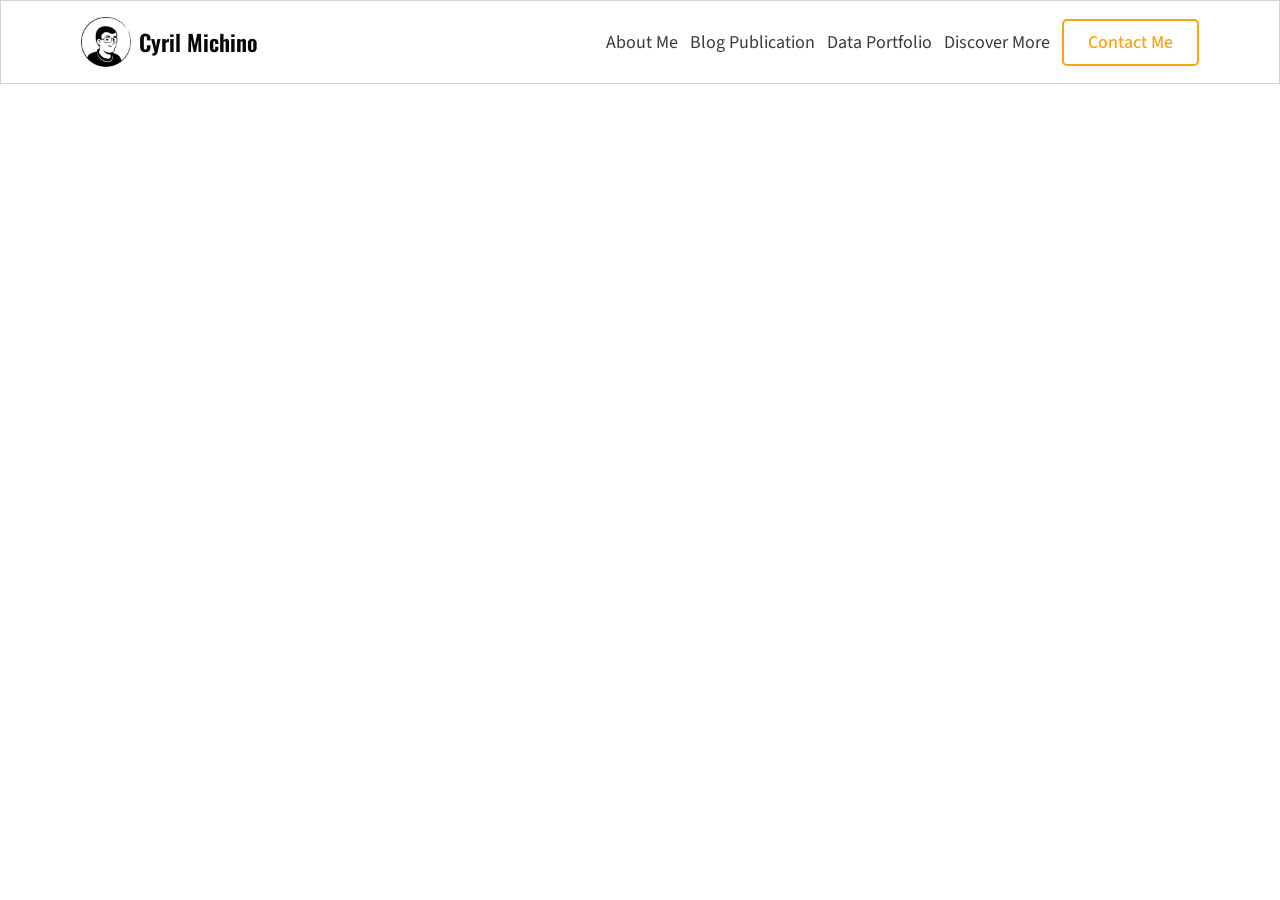
==== about.html @ 24f5c625 "Blog Feed Page" ====
<!doctype html>
<html lang="en">
  <head>
    <meta charset="UTF-8" />
    <link rel="icon" type="image/svg+xml" href="/vite.svg" />
    <meta name="viewport" content="width=device-width, initial-scale=1.0" />
    <title>About Me – Cyril Michino</title>
    <link rel="preconnect" href="https://fonts.googleapis.com">
    <link rel="preconnect" href="https://fonts.gstatic.com" crossorigin>
    <link href="https://fonts.googleapis.com/css2?family=Oswald:wght@200..700&family=Source+Sans+3:ital,wght@0,200..900;1,200..900&display=swap" rel="stylesheet">
    <link rel="stylesheet" href="/src/style.css">
  </head>
  <body>
    <header class="bg-white">
        <div class="flex space-between flex-direction-row">
          <a href="index.html" class="logo space-between">
            <img src="public/avatar.webp" alt="Cyril Michino Notion-Type Avatar">
            <p class="logo-title">Cyril Michino</p>
          </a>
          <nav>
            <ul id="main-menu" role="list" class="nav flex space-evenly main-nav hide-mobile">
              <li id="close-toggle" class="nav-link hide-desktop"><a href="javascript:void(0);" onclick="toggleMenu()">Icon</i></a></li>
              <li class="nav-link"><a href="about.html">About Me</a></li>
              <li class="nav-link"><a href="blog.html">Blog Publication</a></li>
              <li class="nav-link"><a href="portfolio.html">Data Portfolio</a></li>
              <li class="nav-link"><a href="#">Discover More</a></li>
              <li class="nav-button"><a href="contact.html"><button type="button" class="button-outline full-width">Contact Me</button></a></li>
            </ul>
            <p id="hamburger" class="nav-link hide-desktop"><a href="javascript:void(0);" onclick="toggleMenu()">Icon</i></a></p>
          </nav>
        </div>
      </header>
      <main>

      </main>
      
    <script type="module" src="/src/main.js"></script>
  </body>
---- src/style.css ----
:root {
  --clr-primary:#070707;
  --clr-accent: #fca311;

  --clr-neutral-100: #ffffff;
  --clr-neutral-200: #f6f6f6;
  --clr-neutral-300: #e5e5e5;
  --clr-neutral-400: #d3d3d3;
  --clr-neutral-500: #7c7c7c;
  --clr-neutral-600: #3a3a3a;
  --clr-neutral-700: #070707;

  --clr-transparent: hsla(100%, 100%, 100%, 0);

  --fs-300: 0.9375rem;
  --fs-400: 1rem;
  --fs-500: 1.125rem;
  --fs-600: 1.25rem;
  --fs-700: 1.5rem;
  --fs-800: 1.75rem;
  --fs-900: 2.25rem;

  --fw-light: 300;
  --fw-regular: 400;
  --fw-medium: 500;
  --fw-semi-bold: 600;
  --fw-bold: 700;

  --ff-body: "Source Sans 3", serif;
  --ff-heading: "Oswald", serif;

  --screen-smallest:40em;
  --screen-small: 50em;
  --screen-large: 80em;
  --screen-largest: 90em;
}

@media (min-width: 50em) {
  :root {
    --fs-300: 1rem;
    --fs-400: 1.1rem;
    --ff-500: 1.25rem;
    --fs-600: 1.4rem;
    --fs-700: 1.65rem;
    --fs-800: 2rem;
    --fs-900: 2.5rem;
  }
}

/* Remove default margin in favour of better control in authored CSS */
* {
  margin: 0;
  padding: 0;
}

/* Set core body defaults */
body {
  min-height: 100vh;
  line-height: 1.5;
}

/* Box sizing rules */
*,
*::before,
*::after {
  box-sizing: border-box;
}

/* Prevent font size inflation */
html {
  -moz-text-size-adjust: none;
  -webkit-text-size-adjust: none;
  text-size-adjust: none;
}

/* Remove list styles on ul, ol elements with a list role, which suggests default styling will be removed */
ul[role='list'],
ol[role='list'] {
  list-style: none;
}

/* Set shorter line heights on headings and interactive elements */
h1, h2, h3, h4, h5,
button, input, label {
  line-height: 1.5;
}

/* Balance text wrapping on headings */
h1, h2,
h3, h4, h5 {
  font-family: var(--ff-heading);
  font-weight: var(--fw-bold);
  text-wrap: balance;
}
h1 {
  font-size: var(--fs-900);
}
h2 {
  font-size: var(--fs-800);
}
h3 {
  font-size: var(--fs-700);
}
h4 {
  font-size: var(--fs-600);
}
h5 {
  font-size: var(--fs-500);
}
p {
  font-family: var(--ff-body);
  font-weight: var(--fw-regular);
  color: var(--clr-neutral-600);
  font-size: var(--fs-400);
}

/* A elements that don't have a class get default styles */
a:not([class]) {
  text-decoration: none;
  text-decoration-skip-ink: auto;
  color: var(--clr-accent);
  font-family: var(--ff-body);
}

/* Make images easier to work with */
img,
svg,
picture {
  max-width: 100%;
  display: block;
}

/* Inherit fonts for inputs and buttons */
input, button,
textarea, select {
  font-family: var(--ff-body);
  font-size: var(--fs-400);
  color: var(--clr-neutral-600);
}
select {
  min-height: 50px;
  border: 2px solid var(--clr-neutral-400);
  border-radius: 5px;
  color: var(--clr-neutral-500);
}
/* Make sure textareas without a rows attribute are not tiny */
textarea:not([rows]) {
  min-height: 10em;
}

/* Anything that has been anchored to should have extra scroll margin */
:target {
  scroll-margin-block: 5ex;
}

button {
  padding-inline: 1.5rem;
  padding-block: 0.5rem;
  color: var(--clr-primary);
  font-size: var(--fs-500);
  font-weight: var(--fw-medium);
  background-color: var(--clr-accent);
  border: 2px solid var(--clr-accent);
  border-radius: 5px;
}
button:hover {
  color: var(--clr-neutral-100);
  background-color: var(--clr-primary);
  border-color: var(--clr-primary);
}
.button-outline {
  color: var(--clr-accent);
  background-color: var(--clr-transparent);
}
.button-hover-white:hover {
  background-color: var(--clr-neutral-100);
  color: var(--clr-primary);
}

/* Style images across the website */
svg {
  color: var(--clr-accent);
}
img {
  border-radius: 10px;
  filter: grayscale(1);
}
.portrait {
  aspect-ratio: 3 / 4;
  width: 100%;
  object-fit: cover;
}
.portrait-tall {
  aspect-ratio: 3 / 5;
}

/* Design for parent divs for all sections */
.wrapper {
  display: block;
  padding-inline: 1rem;
  padding-block: 2rem;
  max-width: min(100%,90em);
  margin: auto;
}
@media (min-width: 50em) {
  .wrapper {
    padding-inline: 2rem;
  }
}
@media (min-width: 70em) {
  .wrapper {
    padding-inline: 5rem;
  }
}

/* Flex properties for responsive design */
.flex {
  display: flex;
  flex-direction: column;
  align-items: flex-start;
}
.space-between {
  justify-content: space-between;
}
.space-evenly {
  justify-content: space-evenly;
  gap: 0.75rem;
}
.flex-direction-row {
  flex-direction: row;
}
.horizontal-centered {
  align-items: center;
}
.vertical-centered {
  justify-content: center;
  gap: 0.75rem;
}
@media (min-width: 50em) {
  .flex {
    flex-direction: row;
    align-items: center;
  }
  .flex-direction-column {
    flex-direction: column;
  }
}


/* Grid properties for responsive design */
.grid {
  display: grid;
  grid-template-columns: 1fr;
  margin-block: 2rem;
  gap: 1rem;
}

@media (min-width: 50em) {
  .two-column {
    grid-template-columns: 1fr 1fr;
  }
  .three-column {
    grid-template-columns: 1fr 1fr 1fr;
  }
  .two-column-60-40 {
    grid-template-areas:
    'one one one two two'
  }
}

header {
  padding: 1rem;
  border: 1px solid var(--clr-neutral-400);
  position: sticky;
  top: 0;
  z-index: 100;
}
@media (min-width: 50em) {
  header {
    padding-inline: 2rem;
  }
}
@media (min-width: 70em) {
  header {
    padding-inline: 5rem;
  }
}

footer {
  padding: 1rem;
}
footer p {
  font-size: var(--fs-500);
}
@media (min-width: 50em) {
  footer {
    padding-inline: 5rem;
  }
}
@media (max-width:50em) {
  footer {
    flex-direction: column-reverse;
    justify-content: center;
    align-items: center;
    gap: 0.75rem;
  }
}

.card {
  display: flex;
  flex-direction: column;
  gap: 0.5rem;
  padding: 1.5rem;
  border: 1px solid var(--clr-neutral-400);
  border-radius: 10px;
}
.blog-card {
  padding: 0;
  gap: 1rem;
}
.blog-card-content {
  display: flex;
  flex-direction: column;
  padding-inline: 1.5rem;
  padding-bottom: 1.5rem;
  gap: 1rem;
}

.card:hover {
  box-shadow: 5px 5px 10px var(--clr-neutral-300);
  transition: box-shadow 0.3s ease;
}
.card:hover h3 {
  color: var(--clr-accent);
}

.icon-card {
  background-color: var(--clr-neutral-100);
  padding: 0.5rem;
  border-radius: 50px;
}
.cta-card {
  display: flex;
  flex-direction: column;
  align-items: center;
  background-color: var(--clr-primary);
  color: var(--clr-neutral-100);
  padding-block: 2rem;
  padding-inline: 2rem;
  margin-bottom: 2rem;
  border-radius: 10px;
  gap: 1rem;
}

.logo-image {
  width: 100px;
  aspect-ratio: 1 /1;
  border-radius: 75px;
  filter: grayscale(0);
}

/* Site Logo and Favicon on Header */
.logo {
  display: flex;
  flex-direction: row;
  justify-content: flex-start;
  align-items: center;
  gap: 0.5rem;
}
.logo img {
  max-width: 3.125rem;
  aspect-ratio: auto;
}
.logo p {
  color: var(--clr-primary);
  font-weight: var(--fw-semi-bold);
  font-family: var(--ff-heading);
  font-size: var(--fs-600);
}
a.logo {
  text-decoration: none;
}
a.logo :hover {
  color: var(--clr-accent);
}

/* Navigation Menus on Header*/
.nav a {
  color: var(--clr-neutral-600);
  font-size: var(--fs-500);
}
.nav a:hover {
  color: var(--clr-accent);
}
@media (max-width: 50em) {
  .main-nav {
    position: fixed;
    width: min(100%, 250px);
    border-left: 1px solid var(--clr-neutral-400);
    gap: 2rem;
    top: 0;
    right: 0;
    height: 100vh;
    padding: 2rem;
    justify-content: flex-start;
    background-color: var(--clr-neutral-100);
  }
  .nav-link {
    width: 100%;
    padding-block: 0.5rem;
    padding-inline: 1rem;
  }
  .nav-link:hover {
    background-color: var(--clr-neutral-200);
    border-radius: 5px;
  }
  .nav-button {
    min-width: 100%;
  }
}

/* Hide any element on the page based on JavScript execution */
@media (min-width: 50em) {
  .hide-desktop {
    display: none;
  }
}
@media (max-width: 50em) {
  .hide-mobile {
    display: none;
  }
}
.hide {
  display: none;
}

/* Utility Classes */
.bg-white {
  background-color: var(--clr-neutral-100);
}
.bg-black {
  background-color: var(--clr-neutral-700);
}
.text-accent {
  color: var(--clr-accent);
}
.text-light {
  color: var(--clr-neutral-500);
}
.text-white {
  color: var(--clr-neutral-100);
}
.text-white a {
  color: var(--clr-neutral-100);
}
.text-white a:hover {
  color: var(--clr-accent);
}
.text-centered {
  text-align: center;
}
.font-semi-bold {
  font-weight: var(--fw-semi-bold);
}
.full-width {
  width: 100%;
}
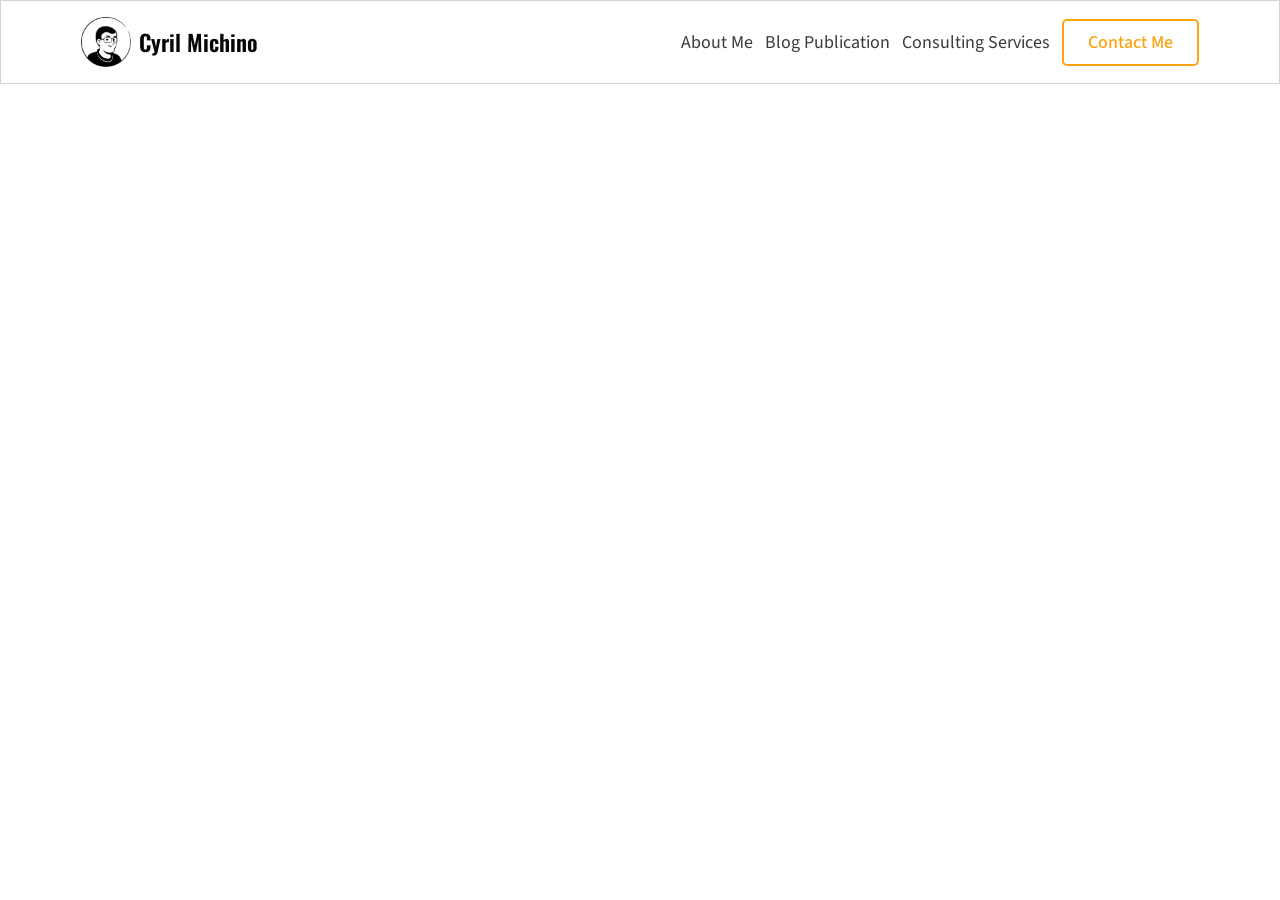
==== commit a9bef325: "Homepage edits" ====
--- a/about.html
+++ b/about.html
@@ -22,8 +22,7 @@
               <li id="close-toggle" class="nav-link hide-desktop"><a href="javascript:void(0);" onclick="toggleMenu()">Icon</i></a></li>
               <li class="nav-link"><a href="about.html">About Me</a></li>
               <li class="nav-link"><a href="blog.html">Blog Publication</a></li>
-              <li class="nav-link"><a href="portfolio.html">Data Portfolio</a></li>
-              <li class="nav-link"><a href="#">Discover More</a></li>
+              <li class="nav-link"><a href="consulting.html">Consulting Services</a></li>
               <li class="nav-button"><a href="contact.html"><button type="button" class="button-outline full-width">Contact Me</button></a></li>
             </ul>
             <p id="hamburger" class="nav-link hide-desktop"><a href="javascript:void(0);" onclick="toggleMenu()">Icon</i></a></p>
@@ -33,6 +32,6 @@
       <main>
 
       </main>
-      
+
     <script type="module" src="/src/main.js"></script>
   </body>
--- a/src/style.css
+++ b/src/style.css
@@ -243,6 +243,7 @@
   }
   .flex-direction-column {
     flex-direction: column;
+    align-items: flex-start;
   }
 }
 
@@ -254,6 +255,27 @@
   margin-block: 2rem;
   gap: 1rem;
 }
+.project-grid {
+  display: grid;
+  gap: 1rem;
+  grid-template-areas:
+  'one'
+  'two'
+  'three'
+  'four'
+}
+.project:nth-child(1) {
+  grid-area: one;
+}
+.project:nth-child(2) {
+  grid-area: two;
+}
+.project:nth-child(3) {
+  grid-area: three;
+}
+.project:nth-child(4) {
+  grid-area: four;
+}
 
 @media (min-width: 50em) {
   .two-column {
@@ -265,6 +287,11 @@
   .two-column-60-40 {
     grid-template-areas:
     'one one one two two'
+  }
+  .project-grid {
+    grid-template-areas:
+    'one one two'
+    'three four four'
   }
 }
 
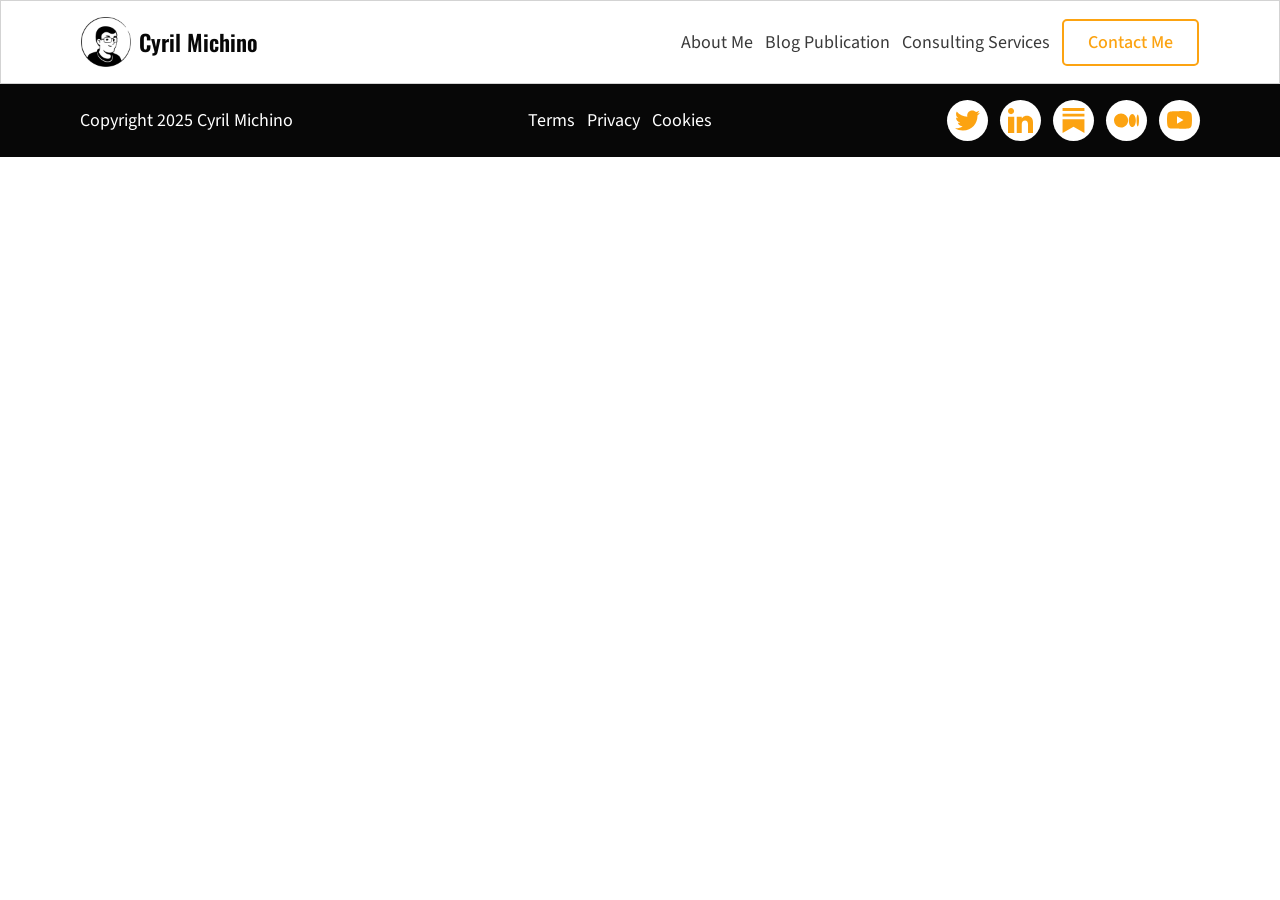
==== commit 1798d99d: "Base code for new pages" ====
--- a/about.html
+++ b/about.html
@@ -9,29 +9,62 @@
     <link rel="preconnect" href="https://fonts.gstatic.com" crossorigin>
     <link href="https://fonts.googleapis.com/css2?family=Oswald:wght@200..700&family=Source+Sans+3:ital,wght@0,200..900;1,200..900&display=swap" rel="stylesheet">
     <link rel="stylesheet" href="/src/style.css">
+    <script src="/src/main.js" defer></script>
   </head>
   <body>
     <header class="bg-white">
-        <div class="flex space-between flex-direction-row">
-          <a href="index.html" class="logo space-between">
-            <img src="public/avatar.webp" alt="Cyril Michino Notion-Type Avatar">
-            <p class="logo-title">Cyril Michino</p>
-          </a>
-          <nav>
-            <ul id="main-menu" role="list" class="nav flex space-evenly main-nav hide-mobile">
-              <li id="close-toggle" class="nav-link hide-desktop"><a href="javascript:void(0);" onclick="toggleMenu()">Icon</i></a></li>
-              <li class="nav-link"><a href="about.html">About Me</a></li>
-              <li class="nav-link"><a href="blog.html">Blog Publication</a></li>
-              <li class="nav-link"><a href="consulting.html">Consulting Services</a></li>
-              <li class="nav-button"><a href="contact.html"><button type="button" class="button-outline full-width">Contact Me</button></a></li>
-            </ul>
-            <p id="hamburger" class="nav-link hide-desktop"><a href="javascript:void(0);" onclick="toggleMenu()">Icon</i></a></p>
-          </nav>
-        </div>
-      </header>
-      <main>
-
-      </main>
-
-    <script type="module" src="/src/main.js"></script>
-  </body>+      <div class="flex space-between flex-direction-row">
+        <a href="index.html" class="logo space-between">
+          <img src="public/avatar.webp" alt="Cyril Michino Notion-Type Avatar">
+          <p class="logo-title">Cyril Michino</p>
+        </a>
+        <nav>
+          <ul id="main-menu" role="list" class="nav flex space-evenly main-nav hide-mobile">
+            <li class="nav-link hide-desktop"><a id="close-toggle" href="javascript:void(0);" onclick=toggleMenu()>
+              <svg xmlns="http://www.w3.org/2000/svg" height="32px" viewBox="0 -960 960 960" width="32px" fill="currentColor">
+                <path d="m256-200-56-56 224-224-224-224 56-56 224 224 224-224 56 56-224 224 224 224-56 56-224-224-224 224Z"/></svg></a></li>
+            <li class="nav-link"><a href="about.html">About Me</a></li>
+            <li class="nav-link"><a href="blog.html">Blog Publication</a></li>
+            <li class="nav-link"><a href="consulting.html">Consulting Services</a></li>
+            <li class="nav-button"><a href="contact.html"><button type="button" class="button-outline full-width">Contact Me</button></a></li>
+          </ul>
+          <p class="nav-link hide-desktop"><a id="hamburger" href="javascript:void(0);" onclick=toggleMenu()>
+            <svg xmlns="http://www.w3.org/2000/svg" height="32px" viewBox="0 -960 960 960" width="32px" fill="currentColor">
+            <path d="M120-240v-80h720v80H120Zm0-200v-80h720v80H120Zm0-200v-80h720v80H120Z"/></svg>
+          </a></p>
+        </nav>
+      </div>
+    </header>
+    <main></main>
+    <footer class="flex space-between bg-black horizontal-centered">
+      <p class="text-white">Copyright 2025 Cyril Michino</p>
+      <nav id="footer-nav" class="text-white">
+        <ul role="list" class="nav flex space-evenly flex-direction-row">
+          <li><a href="">Terms</a></li>
+          <li><a href="">Privacy</a></li>
+          <li><a href="">Cookies</a></li>
+        </ul>
+      </nav>
+      <div id="social-links">
+        <ul role="list" class="nav flex space-evenly flex-direction-row">
+          <li><a href="https://x.com/cyrilmichino" id="X/Twitter"><div class="icon-card"><svg role="img" id="X/Twitter" viewBox="0 -2 20 20" width="25" height="25" xmlns="http://www.w3.org/2000/svg" xmlns:xlink="http://www.w3.org/1999/xlink" fill="currentColor">
+            <g id="SVGRepo_bgCarrier" stroke-width="0"></g><g id="SVGRepo_tracerCarrier" stroke-linecap="round" stroke-linejoin="round"></g><g id="SVGRepo_iconCarrier"> <title>twitter [#154]</title> <desc>Created with Sketch.</desc> <defs> </defs> <g id="Page-1" stroke="none" stroke-width="1" fill="currentColor" fill-rule="evenodd"> <g id="Dribbble-Light-Preview" transform="translate(-60.000000, -7521.000000)" fill="currentColor"> <g id="icons" transform="translate(56.000000, 160.000000)"> 
+              <path d="M10.29,7377 C17.837,7377 21.965,7370.84365 21.965,7365.50546 C21.965,7365.33021 21.965,7365.15595 21.953,7364.98267 C22.756,7364.41163 23.449,7363.70276 24,7362.8915 C23.252,7363.21837 22.457,7363.433 21.644,7363.52751 C22.5,7363.02244 23.141,7362.2289 23.448,7361.2926 C22.642,7361.76321 21.761,7362.095 20.842,7362.27321 C19.288,7360.64674 16.689,7360.56798 15.036,7362.09796 C13.971,7363.08447 13.518,7364.55538 13.849,7365.95835 C10.55,7365.79492 7.476,7364.261 5.392,7361.73762 C4.303,7363.58363 4.86,7365.94457 6.663,7367.12996 C6.01,7367.11125 5.371,7366.93797 4.8,7366.62489 L4.8,7366.67608 C4.801,7368.5989 6.178,7370.2549 8.092,7370.63591 C7.488,7370.79836 6.854,7370.82199 6.24,7370.70483 C6.777,7372.35099 8.318,7373.47829 10.073,7373.51078 C8.62,7374.63513 6.825,7375.24554 4.977,7375.24358 C4.651,7375.24259 4.325,7375.22388 4,7375.18549 C5.877,7376.37088 8.06,7377 10.29,7376.99705" id="twitter-[#154]"> </path> </g> </g> </g> </g>
+            </svg></div></a></li>
+          <li><a href="https://linkedin.com/in/cyrilmichino" id="LinkedIn"><div class="icon-card"><svg role="img" id="LinkedIn" viewBox="0 0 20 20" width="25" height="25" xmlns="http://www.w3.org/2000/svg" xmlns:xlink="http://www.w3.org/1999/xlink" fill="currentColor"><g id="SVGRepo_bgCarrier" stroke-width="0"></g><g id="SVGRepo_tracerCarrier" stroke-linecap="round" stroke-linejoin="round"></g><g id="SVGRepo_iconCarrier"> <title>linkedin [#161]</title> <desc>Created with Sketch.</desc> <defs> </defs> <g id="Page-1" stroke="none" stroke-width="1" fill="currentColor" fill-rule="evenodd"> <g id="Dribbble-Light-Preview" transform="translate(-180.000000, -7479.000000)" fill="currentColor"> <g id="icons" transform="translate(56.000000, 160.000000)"> 
+            <path d="M144,7339 L140,7339 L140,7332.001 C140,7330.081 139.153,7329.01 137.634,7329.01 C135.981,7329.01 135,7330.126 135,7332.001 L135,7339 L131,7339 L131,7326 L135,7326 L135,7327.462 C135,7327.462 136.255,7325.26 139.083,7325.26 C141.912,7325.26 144,7326.986 144,7330.558 L144,7339 L144,7339 Z M126.442,7323.921 C125.093,7323.921 124,7322.819 124,7321.46 C124,7320.102 125.093,7319 126.442,7319 C127.79,7319 128.883,7320.102 128.883,7321.46 C128.884,7322.819 127.79,7323.921 126.442,7323.921 L126.442,7323.921 Z M124,7339 L129,7339 L129,7326 L124,7326 L124,7339 Z" id="linkedin-[#161]"> </path> </g> </g> </g> </g>
+          </svg></div></a></li>
+          <li><a href="https://michino.substack.com" id="Substack"><div class="icon-card"><svg role="img" xmlns="http://www.w3.org/2000/svg" width="25" height="25" fill="currentColor" class="bi bi-substack" viewBox="0 0 16 16">
+            <path d="M15 3.604H1v1.891h14v-1.89ZM1 7.208V16l7-3.926L15 16V7.208zM15 0H1v1.89h14z"/>
+          </svg></div></a></li>
+          <li><a href="https://cyrilmichino.medium.com" id="Medium"><div class="icon-card"><svg role="img" xmlns="http://www.w3.org/2000/svg" width="25" height="25" fill="currentColor" class="bi bi-medium" viewBox="0 0 16 16">
+            <path d="M9.025 8c0 2.485-2.02 4.5-4.513 4.5A4.506 4.506 0 0 1 0 8c0-2.486 2.02-4.5 4.512-4.5A4.506 4.506 0 0 1 9.025 8m4.95 0c0 2.34-1.01 4.236-2.256 4.236S9.463 10.339 9.463 8c0-2.34 1.01-4.236 2.256-4.236S13.975 5.661 13.975 8M16 8c0 2.096-.355 3.795-.794 3.795-.438 0-.793-1.7-.793-3.795 0-2.096.355-3.795.794-3.795.438 0 .793 1.699.793 3.795"/>
+          </svg></div></a></li>
+          <li><a href="https://youtube.com/@cmichino" id="YouTube"><div class="icon-card"><svg role="img" xmlns="http://www.w3.org/2000/svg" width="25" height="25" fill="currentColor" class="bi bi-youtube" viewBox="0 0 16 16">
+            <path d="M8.051 1.999h.089c.822.003 4.987.033 6.11.335a2.01 2.01 0 0 1 1.415 1.42c.101.38.172.883.22 1.402l.01.104.022.26.008.104c.065.914.073 1.77.074 1.957v.075c-.001.194-.01 1.108-.082 2.06l-.008.105-.009.104c-.05.572-.124 1.14-.235 1.558a2.01 2.01 0 0 1-1.415 1.42c-1.16.312-5.569.334-6.18.335h-.142c-.309 0-1.587-.006-2.927-.052l-.17-.006-.087-.004-.171-.007-.171-.007c-1.11-.049-2.167-.128-2.654-.26a2.01 2.01 0 0 1-1.415-1.419c-.111-.417-.185-.986-.235-1.558L.09 9.82l-.008-.104A31 31 0 0 1 0 7.68v-.123c.002-.215.01-.958.064-1.778l.007-.103.003-.052.008-.104.022-.26.01-.104c.048-.519.119-1.023.22-1.402a2.01 2.01 0 0 1 1.415-1.42c.487-.13 1.544-.21 2.654-.26l.17-.007.172-.006.086-.003.171-.007A100 100 0 0 1 7.858 2zM6.4 5.209v4.818l4.157-2.408z"/>
+          </svg></div></a></li>
+        </ul>
+      </div>
+    </footer>
+  </body>
+</html>
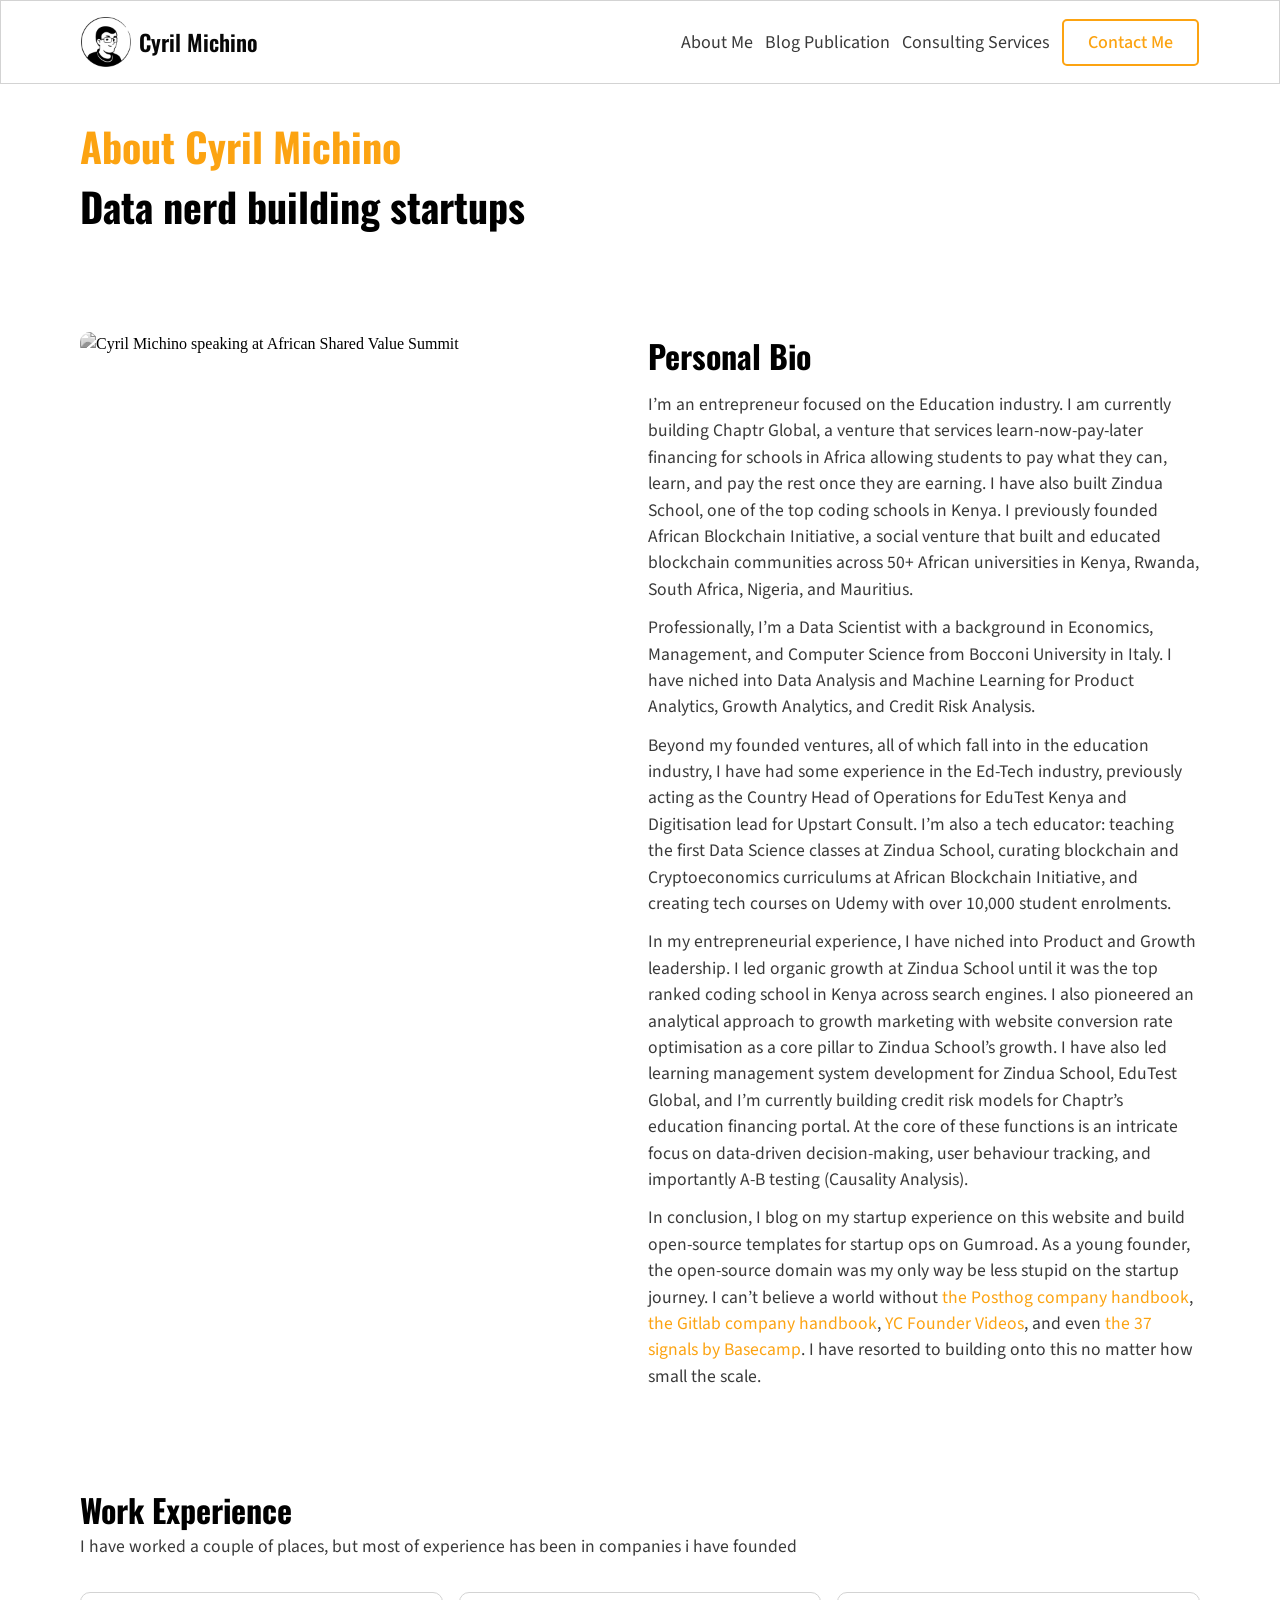
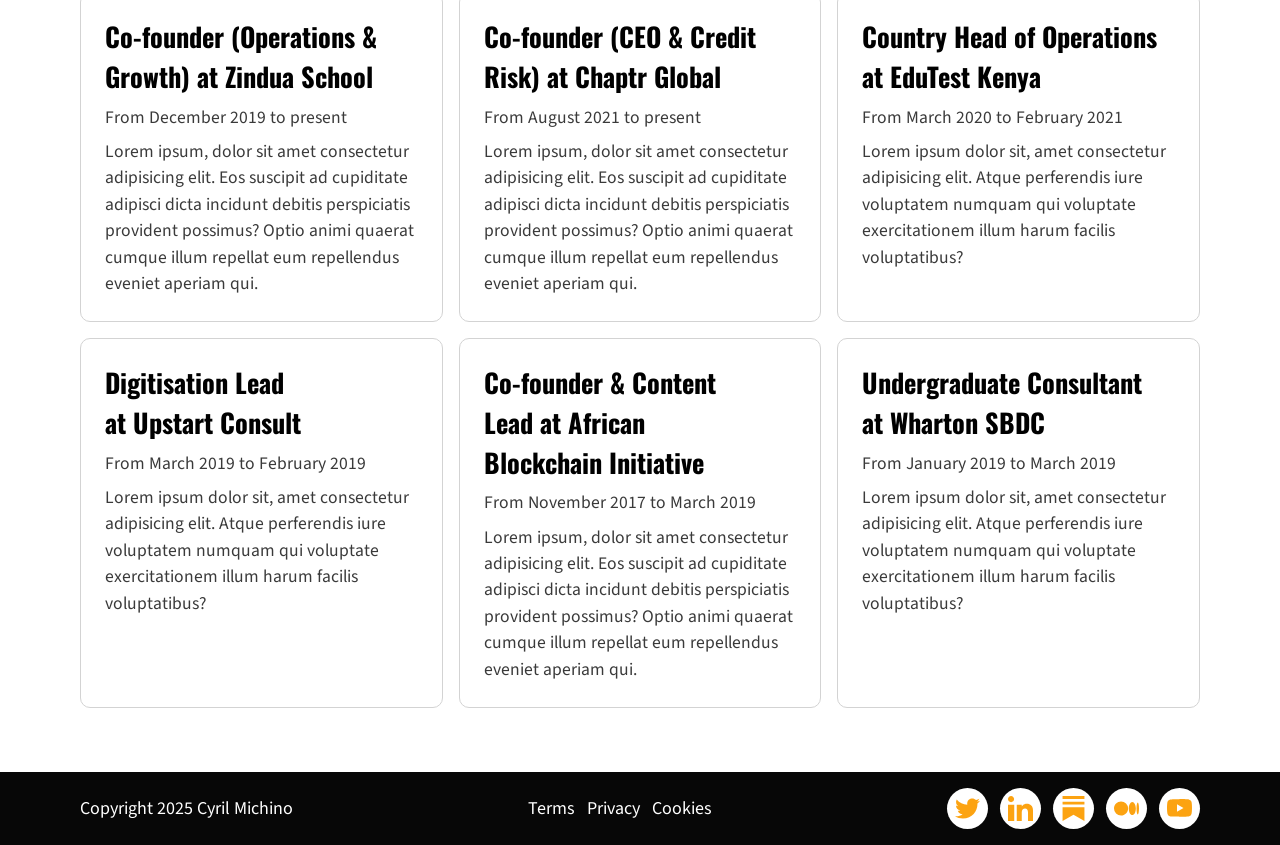
==== commit c855284a: "About us content" ====
--- a/about.html
+++ b/about.html
@@ -33,9 +33,73 @@
             <path d="M120-240v-80h720v80H120Zm0-200v-80h720v80H120Zm0-200v-80h720v80H120Z"/></svg>
           </a></p>
         </nav>
+        <div id="overlay" class="hide-desktop hide-mobile" onclick=toggleMenu()></div>
       </div>
     </header>
-    <main></main>
+    <main>
+      <div class="wrapper">
+        <h1><span class="text-accent">About Cyril Michino</span><br><span class="text-largest">Data nerd building startups</span></h1>
+      </div>
+      <section id="personal-bio">
+        <div class="wrapper">
+          <div class="grid two-column">
+            <div>
+              <img src="" alt="Cyril Michino speaking at African Shared Value Summit">
+            </div>
+            <div class="flex space-evenly flex-direction-column">
+              <h2>Personal Bio</h2>
+              <p>I’m an entrepreneur focused on the Education industry. I am currently building Chaptr Global, a venture that services learn-now-pay-later financing for schools in Africa allowing students to pay what they can, learn, and pay the rest once they are earning. I have also built Zindua School, one of the top coding schools in Kenya. I previously founded African Blockchain Initiative, a social venture that built and educated blockchain communities across 50+ African universities in Kenya, Rwanda, South Africa, Nigeria, and Mauritius.</p>
+              <p>Professionally, I’m a Data Scientist with a background in Economics, Management, and Computer Science from Bocconi University in Italy. I have niched into Data Analysis and Machine Learning for Product Analytics, Growth Analytics, and Credit Risk Analysis.</p>
+              <p>Beyond my founded ventures, all of which fall into in the education industry, I have had some experience in the Ed-Tech industry, previously acting as the Country Head of Operations for EduTest Kenya and Digitisation lead for Upstart Consult. I’m also a tech educator: teaching the first Data Science classes at Zindua School, curating blockchain and Cryptoeconomics curriculums at African Blockchain Initiative, and creating tech courses on Udemy with over 10,000 student enrolments.</p>
+              <p>In my entrepreneurial experience, I have niched into Product and Growth leadership. I led organic growth at Zindua School until it was the top ranked coding school in Kenya across search engines. I also pioneered an analytical approach to growth marketing with website conversion rate optimisation as a core pillar to Zindua School’s growth. I have also led learning management system development for Zindua School, EduTest Global, and I’m currently building credit risk models for Chaptr’s education financing portal.  At the core of these functions is an intricate focus on data-driven decision-making, user behaviour tracking, and importantly A-B testing (Causality Analysis).</p>
+              <p>In conclusion, I blog on my startup experience on this website and build open-source templates for startup ops on Gumroad. As a young founder, the open-source domain was my only way be less stupid on the startup journey. I can’t believe a world without <a href="https://posthog.com/handbook">the Posthog company handbook</a>, <a href="https://handbook.gitlab.com/">the Gitlab company handbook</a>, <a href="https://www.startupschool.org/">YC Founder Videos</a>, and even <a href="https://37signals.com/">the 37 signals by Basecamp</a>. I have resorted to building onto this no matter how small the scale.</p>
+            </div>
+          </div>
+        </div>
+      </section>
+      <section id="work-experience">
+        <div class="wrapper">
+          <div>
+            <h2>Work Experience</h2>
+            <p>I have worked a couple of places, but most of experience has been in companies i have founded</p>
+          </div>
+          <div class="grid three-column experience-grid">
+            <div class="card">
+              <h3>Co-founder (Operations & Growth) at <span>Zindua School</span></h3>
+              <p class="light-text">From December 2019 to present</p>
+              <p>Lorem ipsum, dolor sit amet consectetur adipisicing elit. Eos suscipit ad cupiditate adipisci dicta incidunt debitis perspiciatis provident possimus? Optio animi quaerat cumque illum repellat eum repellendus eveniet aperiam qui.</p>
+            </div>
+            <div class="card">
+              <h3>Co-founder (CEO & Credit Risk) at <span>Chaptr Global</span></h3>
+              <p class="light-text">From August 2021 to present</p>
+              <p>Lorem ipsum, dolor sit amet consectetur adipisicing elit. Eos suscipit ad cupiditate adipisci dicta incidunt debitis perspiciatis provident possimus? Optio animi quaerat cumque illum repellat eum repellendus eveniet aperiam qui.</p>
+            </div>
+            <div class="card">
+              <h3>Country Head of Operations at <span>EduTest Kenya</span></h3>
+              <p class="light-text">From March 2020 to February 2021</p>
+              <p>Lorem ipsum dolor sit, amet consectetur adipisicing elit. Atque perferendis iure voluptatem numquam qui voluptate exercitationem illum harum facilis voluptatibus?</p>
+            </div>
+            <div class="card">
+              <h3>Digitisation Lead at <span>Upstart Consult</span></h3>
+              <p class="light-text">From March 2019 to February 2019</p>
+              <p>Lorem ipsum dolor sit, amet consectetur adipisicing elit. Atque perferendis iure voluptatem numquam qui voluptate exercitationem illum harum facilis voluptatibus?</p>
+            </div>
+            <div class="card">
+              <h3>Co-founder & Content Lead at <span>African Blockchain Initiative</span></h3>
+              <p class="light-text">From November 2017 to March 2019</p>
+              <p>Lorem ipsum, dolor sit amet consectetur adipisicing elit. Eos suscipit ad cupiditate adipisci dicta incidunt debitis perspiciatis provident possimus? Optio animi quaerat cumque illum repellat eum repellendus eveniet aperiam qui.</p>
+            </div>
+            <div class="card">
+              <h3>Undergraduate Consultant at <span>Wharton SBDC</span></h3>
+              <p class="light-text">From January 2019 to March 2019</p>
+              <p>Lorem ipsum dolor sit, amet consectetur adipisicing elit. Atque perferendis iure voluptatem numquam qui voluptate exercitationem illum harum facilis voluptatibus?</p>
+            </div>
+          </div>
+        </div>
+      </section>
+      <section id="education-background">
+      </section>
+    </main>
     <footer class="flex space-between bg-black horizontal-centered">
       <p class="text-white">Copyright 2025 Cyril Michino</p>
       <nav id="footer-nav" class="text-white">
--- a/src/style.css
+++ b/src/style.css
@@ -420,9 +420,9 @@
   color: var(--clr-accent);
 }
 @media (max-width: 50em) {
-  .main-nav {
+  #main-menu {
     position: fixed;
-    width: min(100%, 250px);
+    width: min(100%, 300px);
     border-left: 1px solid var(--clr-neutral-400);
     gap: 2rem;
     top: 0;
@@ -431,6 +431,15 @@
     padding: 2rem;
     justify-content: flex-start;
     background-color: var(--clr-neutral-100);
+    z-index: 100;
+  }
+  #overlay {
+    position: fixed;
+    top: 0;
+    left: 0;
+    width: 100%;
+    height: 100vh;
+    z-index: 90;
   }
   .nav-link {
     width: 100%;
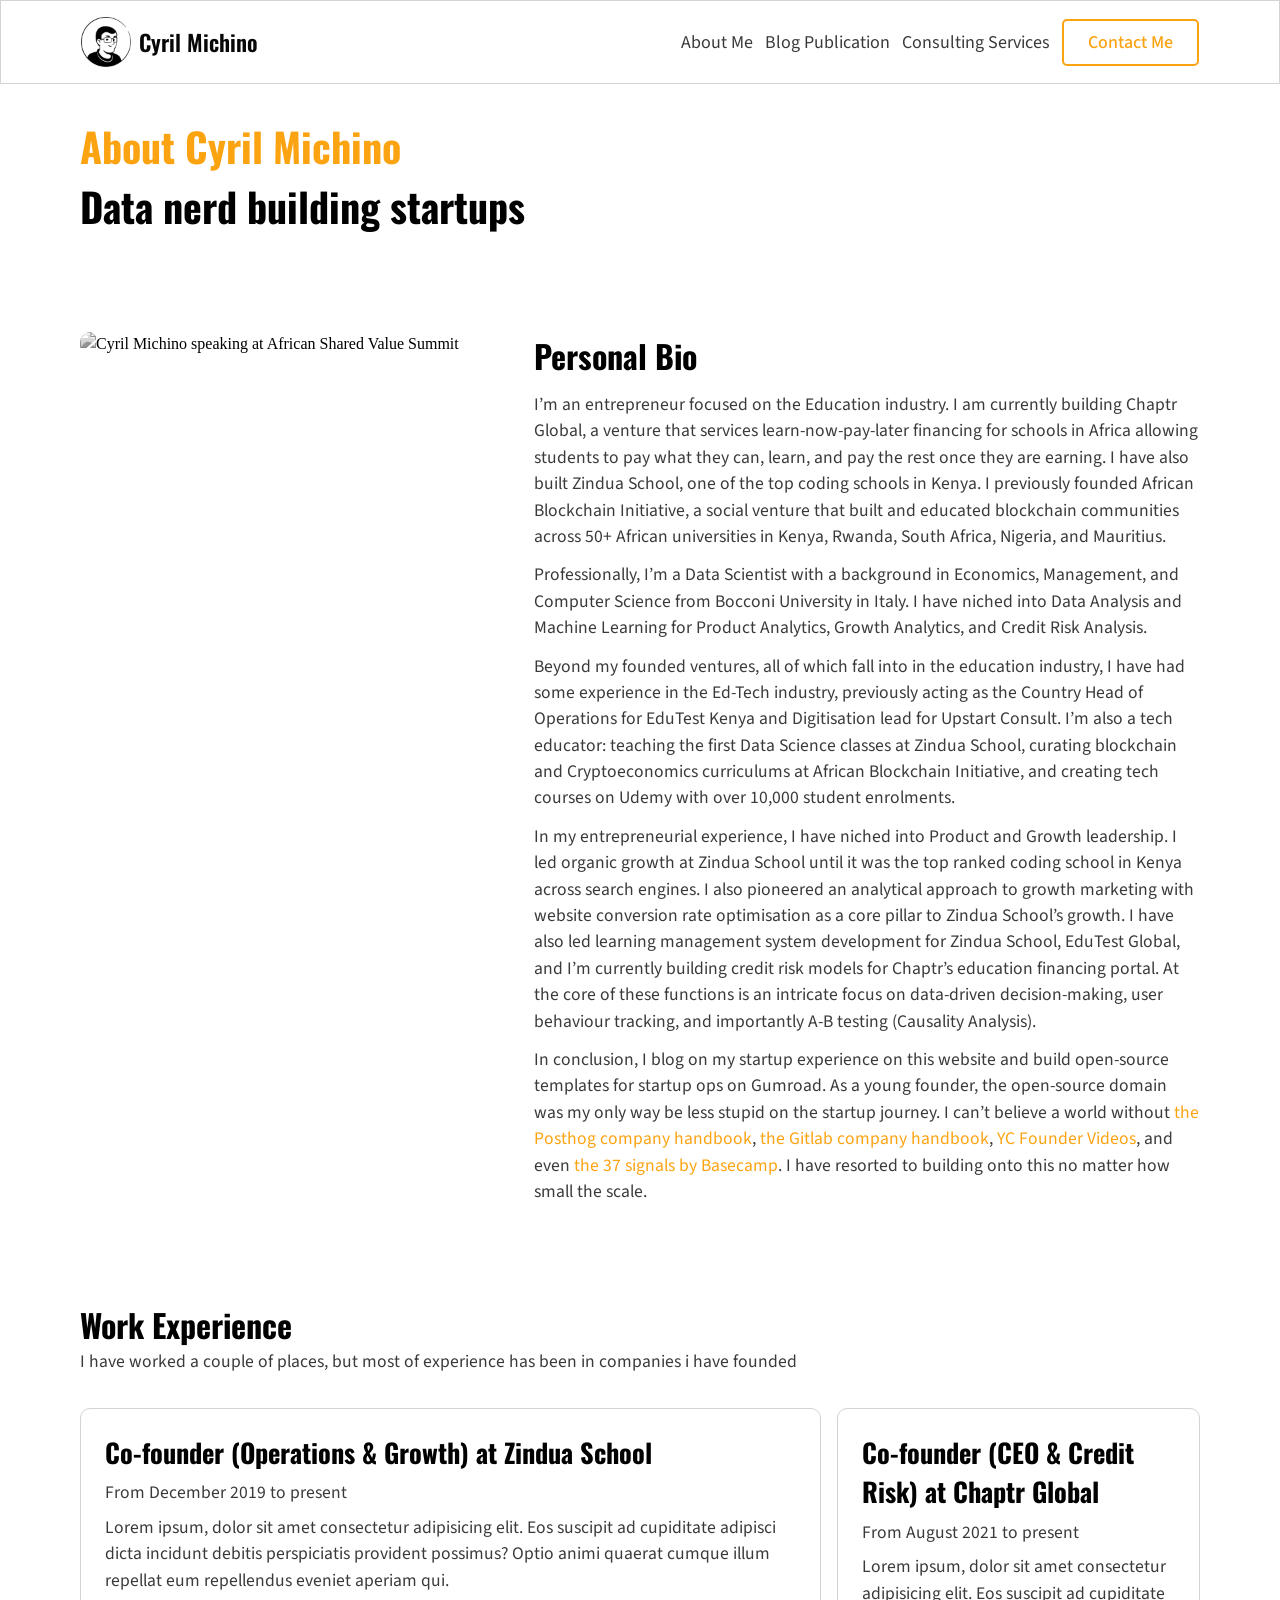
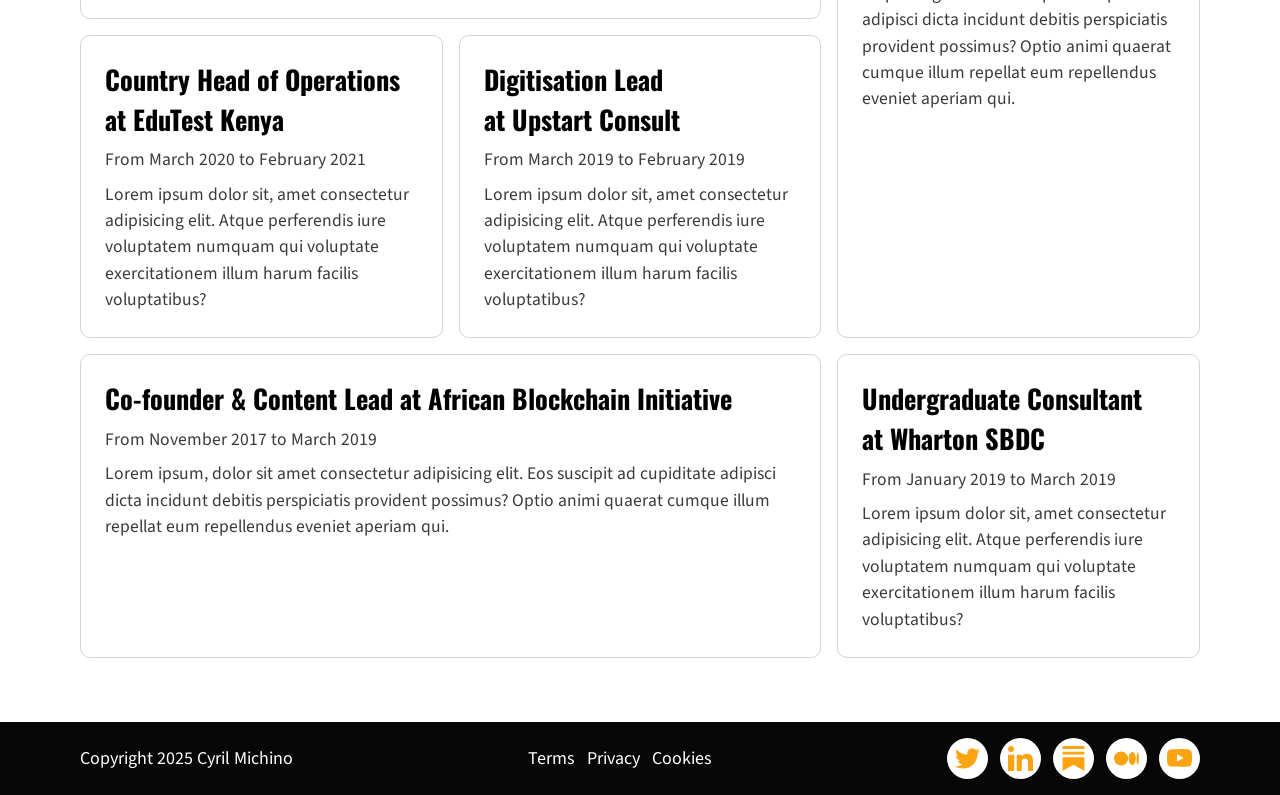
==== commit 83398b55: "Better grid responsivity" ====
--- a/about.html
+++ b/about.html
@@ -42,11 +42,11 @@
       </div>
       <section id="personal-bio">
         <div class="wrapper">
-          <div class="grid two-column">
-            <div>
+          <div class="grid five-column">
+            <div class="span-2-cols">
               <img src="" alt="Cyril Michino speaking at African Shared Value Summit">
             </div>
-            <div class="flex space-evenly flex-direction-column">
+            <div class="span-3-cols flex space-evenly flex-direction-column">
               <h2>Personal Bio</h2>
               <p>I’m an entrepreneur focused on the Education industry. I am currently building Chaptr Global, a venture that services learn-now-pay-later financing for schools in Africa allowing students to pay what they can, learn, and pay the rest once they are earning. I have also built Zindua School, one of the top coding schools in Kenya. I previously founded African Blockchain Initiative, a social venture that built and educated blockchain communities across 50+ African universities in Kenya, Rwanda, South Africa, Nigeria, and Mauritius.</p>
               <p>Professionally, I’m a Data Scientist with a background in Economics, Management, and Computer Science from Bocconi University in Italy. I have niched into Data Analysis and Machine Learning for Product Analytics, Growth Analytics, and Credit Risk Analysis.</p>
@@ -64,12 +64,12 @@
             <p>I have worked a couple of places, but most of experience has been in companies i have founded</p>
           </div>
           <div class="grid three-column experience-grid">
-            <div class="card">
+            <div class="card span-2-cols">
               <h3>Co-founder (Operations & Growth) at <span>Zindua School</span></h3>
               <p class="light-text">From December 2019 to present</p>
               <p>Lorem ipsum, dolor sit amet consectetur adipisicing elit. Eos suscipit ad cupiditate adipisci dicta incidunt debitis perspiciatis provident possimus? Optio animi quaerat cumque illum repellat eum repellendus eveniet aperiam qui.</p>
             </div>
-            <div class="card">
+            <div class="card span-2-rows">
               <h3>Co-founder (CEO & Credit Risk) at <span>Chaptr Global</span></h3>
               <p class="light-text">From August 2021 to present</p>
               <p>Lorem ipsum, dolor sit amet consectetur adipisicing elit. Eos suscipit ad cupiditate adipisci dicta incidunt debitis perspiciatis provident possimus? Optio animi quaerat cumque illum repellat eum repellendus eveniet aperiam qui.</p>
@@ -84,7 +84,7 @@
               <p class="light-text">From March 2019 to February 2019</p>
               <p>Lorem ipsum dolor sit, amet consectetur adipisicing elit. Atque perferendis iure voluptatem numquam qui voluptate exercitationem illum harum facilis voluptatibus?</p>
             </div>
-            <div class="card">
+            <div class="card span-2-cols">
               <h3>Co-founder & Content Lead at <span>African Blockchain Initiative</span></h3>
               <p class="light-text">From November 2017 to March 2019</p>
               <p>Lorem ipsum, dolor sit amet consectetur adipisicing elit. Eos suscipit ad cupiditate adipisci dicta incidunt debitis perspiciatis provident possimus? Optio animi quaerat cumque illum repellat eum repellendus eveniet aperiam qui.</p>
--- a/src/style.css
+++ b/src/style.css
@@ -57,6 +57,10 @@
 body {
   min-height: 100vh;
   line-height: 1.5;
+  display: flex;
+  flex-direction: column;
+  justify-content: space-evenly;
+  /* align-items: flex-start; */
 }
 
 /* Box sizing rules */
@@ -115,7 +119,7 @@
 }
 
 /* A elements that don't have a class get default styles */
-a:not([class]) {
+a {
   text-decoration: none;
   text-decoration-skip-ink: auto;
   color: var(--clr-accent);
@@ -251,47 +255,46 @@
 /* Grid properties for responsive design */
 .grid {
   display: grid;
-  grid-template-columns: 1fr;
+  grid-template-columns: minmax(0, 1fr);
   margin-block: 2rem;
   gap: 1rem;
-}
-.project-grid {
-  display: grid;
-  gap: 1rem;
-  grid-template-areas:
-  'one'
-  'two'
-  'three'
-  'four'
-}
-.project:nth-child(1) {
-  grid-area: one;
-}
-.project:nth-child(2) {
-  grid-area: two;
-}
-.project:nth-child(3) {
-  grid-area: three;
-}
-.project:nth-child(4) {
-  grid-area: four;
-}
-
-@media (min-width: 50em) {
+  grid-auto-flow: dense;
+}
+.span-2-rows {
+  grid-row: span 2;
+}
+@media (min-width: 40em) {
   .two-column {
-    grid-template-columns: 1fr 1fr;
+    grid-template-columns: repeat(2, minmax(0, 1fr));
   }
   .three-column {
-    grid-template-columns: 1fr 1fr 1fr;
-  }
-  .two-column-60-40 {
-    grid-template-areas:
-    'one one one two two'
-  }
-  .project-grid {
-    grid-template-areas:
-    'one one two'
-    'three four four'
+    grid-template-columns: repeat(2, minmax(0, 1fr));
+  }
+  .five-column {
+    grid-template-columns: repeat(3, minmax(0, 1fr));
+  }
+  .span-2-cols {
+    grid-column: span 2;
+  }
+  .span-3-cols {
+    grid-column: span 3;
+  }
+  .span-4-cols {
+    grid-column: span 3;
+  }
+}
+@media (min-width: 60em) {
+  .two-column {
+    grid-template-columns: repeat(2, minmax(0, 1fr));
+  }
+  .three-column {
+    grid-template-columns: repeat(3, minmax(0, 1fr));
+  }
+  .five-column {
+    grid-template-columns: repeat(5, minmax(0, 1fr));
+  }
+  .span-4-cols {
+    grid-column: span 4;
   }
 }
 
@@ -315,6 +318,8 @@
 
 footer {
   padding: 1rem;
+  margin-top: auto;
+  margin-bottom: 0;
 }
 footer p {
   font-size: var(--fs-500);
@@ -365,6 +370,9 @@
   background-color: var(--clr-neutral-100);
   padding: 0.5rem;
   border-radius: 50px;
+}
+.icon-card:hover {
+  border-radius: 10px;
 }
 .cta-card {
   display: flex;
@@ -500,4 +508,7 @@
 }
 .full-width {
   width: 100%;
+}
+.full-height {
+  height: 100%;
 }
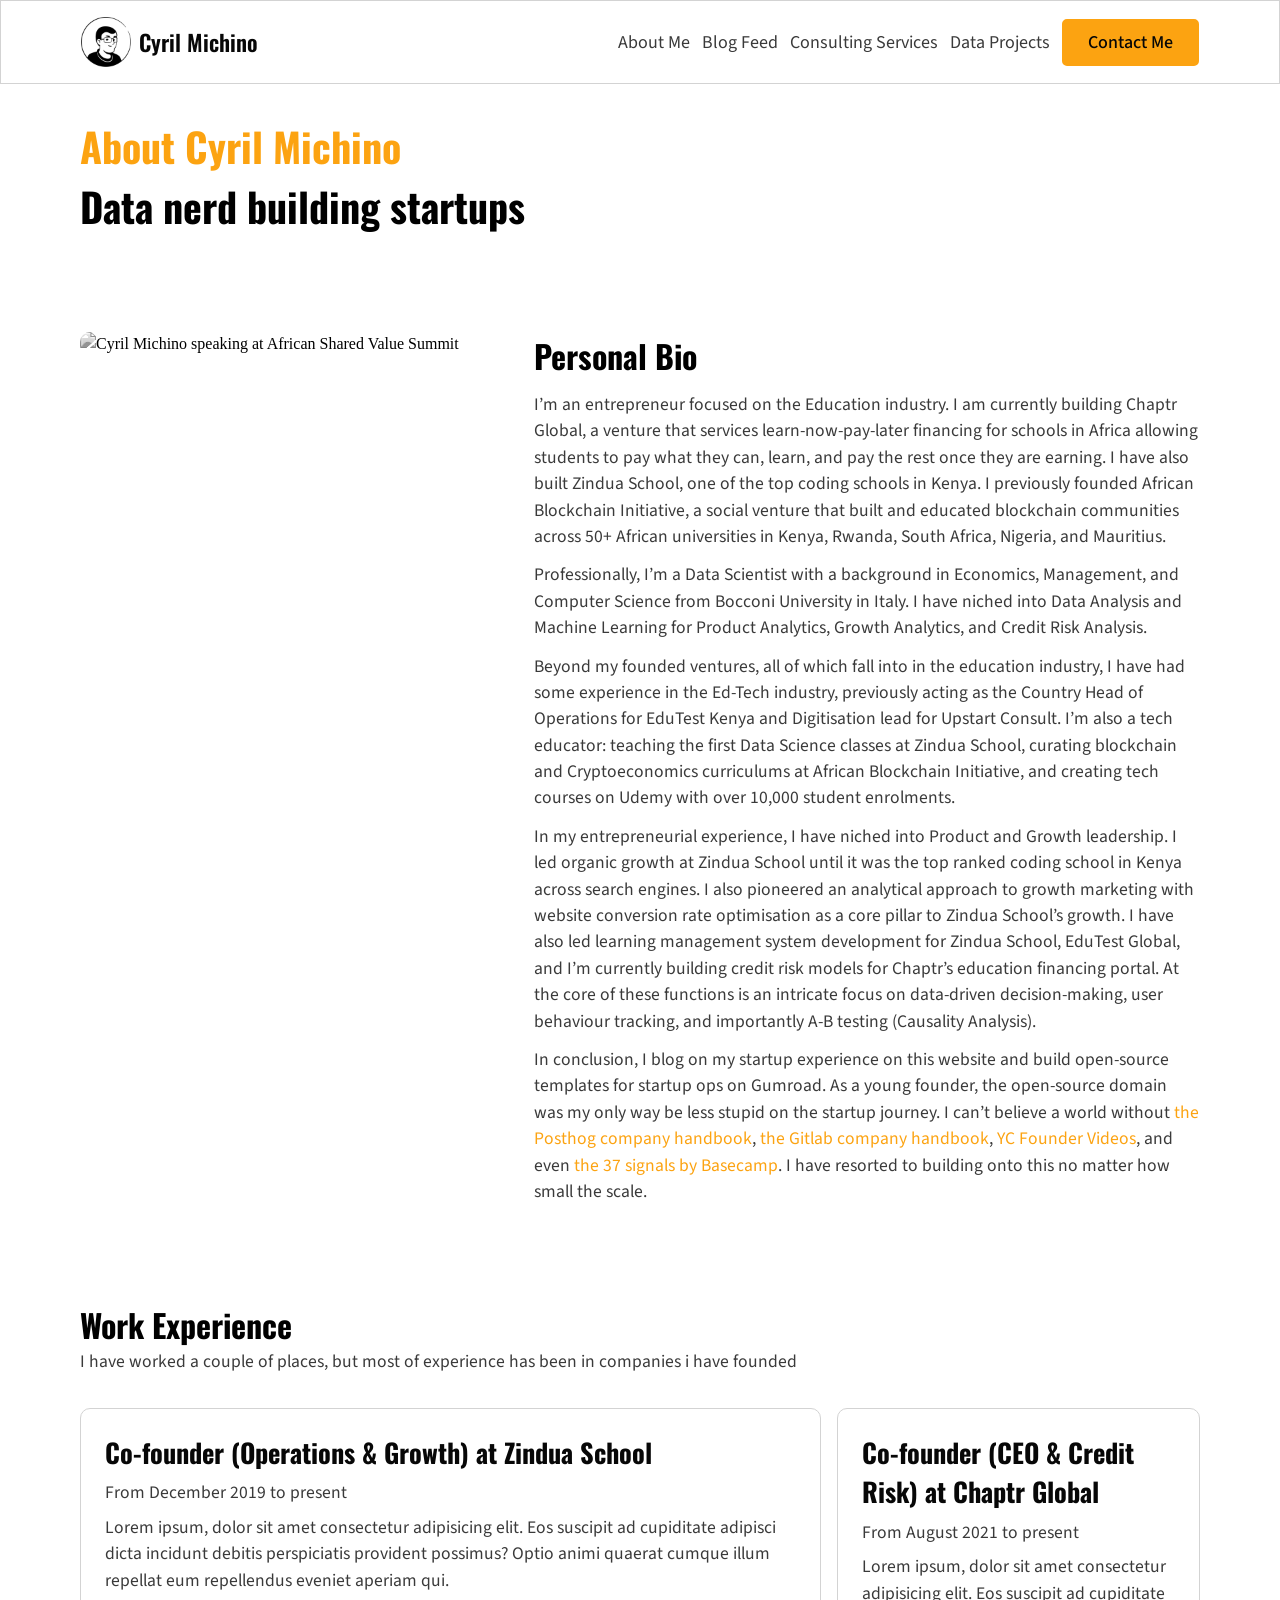
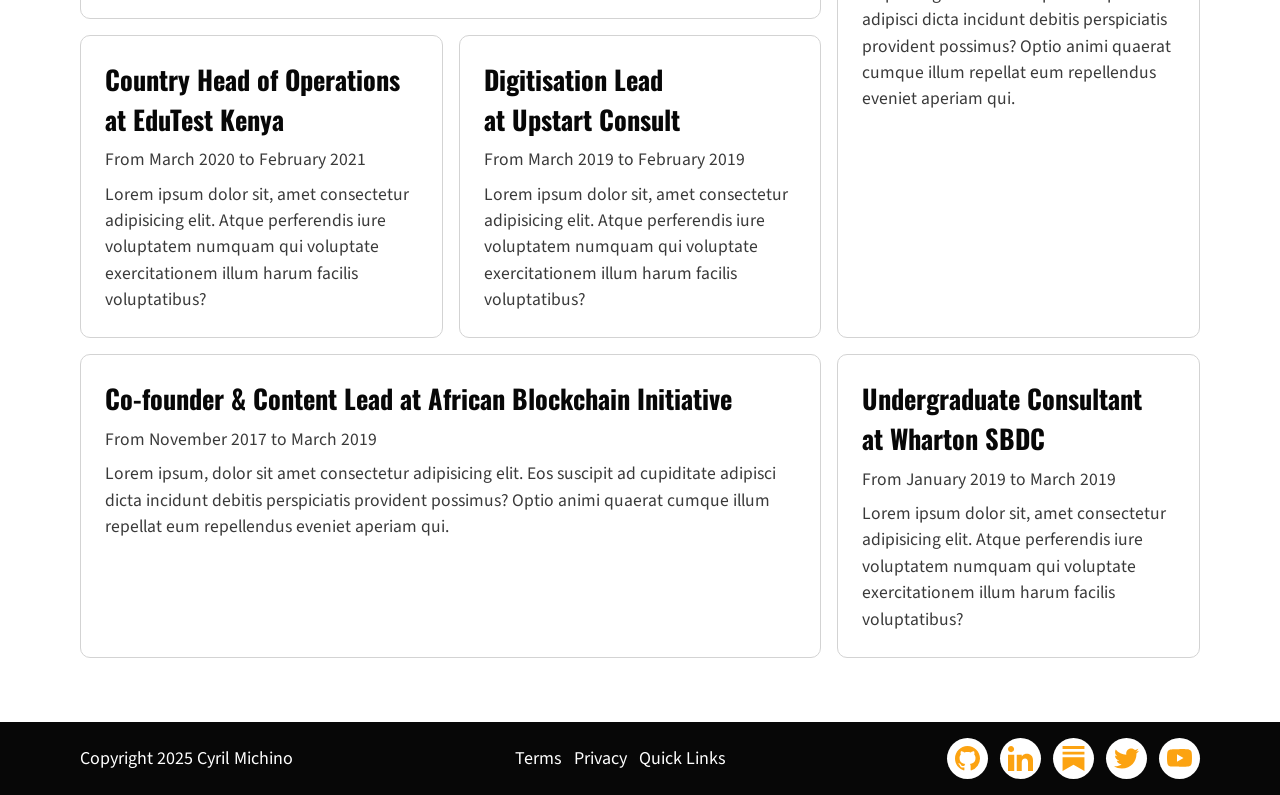
==== commit b2f6264b: "Header & Footer Updates" ====
--- a/about.html
+++ b/about.html
@@ -19,19 +19,20 @@
           <p class="logo-title">Cyril Michino</p>
         </a>
         <nav>
-          <ul id="main-menu" role="list" class="nav flex space-evenly main-nav hide-mobile">
-            <li class="nav-link hide-desktop"><a id="close-toggle" href="javascript:void(0);" onclick=toggleMenu()>
+          <ul id="main-menu" role="list" class="nav flex space-evenly hide-mobile">
+            <li class="nav-link hide-desktop"><button type="menu" id="close-toggle" class="btn-no-outline" onclick=toggleMenu()>
               <svg xmlns="http://www.w3.org/2000/svg" height="32px" viewBox="0 -960 960 960" width="32px" fill="currentColor">
-                <path d="m256-200-56-56 224-224-224-224 56-56 224 224 224-224 56 56-224 224 224 224-56 56-224-224-224 224Z"/></svg></a></li>
+                <path d="m256-200-56-56 224-224-224-224 56-56 224 224 224-224 56 56-224 224 224 224-56 56-224-224-224 224Z"/></svg></button></li>
             <li class="nav-link"><a href="about.html">About Me</a></li>
-            <li class="nav-link"><a href="blog.html">Blog Publication</a></li>
+            <li class="nav-link"><a href="blog.html">Blog Feed</a></li>
             <li class="nav-link"><a href="consulting.html">Consulting Services</a></li>
-            <li class="nav-button"><a href="contact.html"><button type="button" class="button-outline full-width">Contact Me</button></a></li>
+            <li class="nav-link"><a href="https://github.com/cyrilmichino">Data Projects</a></li>
+            <li class="nav-button"><a href="contact.html"><button type="button" class="full-width">Contact Me</button></a></li>
           </ul>
-          <p class="nav-link hide-desktop"><a id="hamburger" href="javascript:void(0);" onclick=toggleMenu()>
+          <button type="menu" id="hamburger" class="btn-no-outline hide-desktop" onclick=toggleMenu()>
             <svg xmlns="http://www.w3.org/2000/svg" height="32px" viewBox="0 -960 960 960" width="32px" fill="currentColor">
             <path d="M120-240v-80h720v80H120Zm0-200v-80h720v80H120Zm0-200v-80h720v80H120Z"/></svg>
-          </a></p>
+          </button>
         </nav>
         <div id="overlay" class="hide-desktop hide-mobile" onclick=toggleMenu()></div>
       </div>
@@ -104,27 +105,29 @@
       <p class="text-white">Copyright 2025 Cyril Michino</p>
       <nav id="footer-nav" class="text-white">
         <ul role="list" class="nav flex space-evenly flex-direction-row">
-          <li><a href="">Terms</a></li>
-          <li><a href="">Privacy</a></li>
-          <li><a href="">Cookies</a></li>
+          <li><a href="terms.html">Terms</a></li>
+          <li><a href="privacy.html">Privacy</a></li>
+          <li><a href="links.html">Quick Links</a></li>
         </ul>
       </nav>
       <div id="social-links">
         <ul role="list" class="nav flex space-evenly flex-direction-row">
-          <li><a href="https://x.com/cyrilmichino" id="X/Twitter"><div class="icon-card"><svg role="img" id="X/Twitter" viewBox="0 -2 20 20" width="25" height="25" xmlns="http://www.w3.org/2000/svg" xmlns:xlink="http://www.w3.org/1999/xlink" fill="currentColor">
+          <li><a href="https://github.com/cyrilmichino" id="Github"><div class="icon-card bg-white text-accent">
+            <svg xmlns="http://www.w3.org/2000/svg" width="25" height="25" fill="currentColor" class="bi bi-github" viewBox="0 0 16 16">
+              <path d="M8 0C3.58 0 0 3.58 0 8c0 3.54 2.29 6.53 5.47 7.59.4.07.55-.17.55-.38 0-.19-.01-.82-.01-1.49-2.01.37-2.53-.49-2.69-.94-.09-.23-.48-.94-.82-1.13-.28-.15-.68-.52-.01-.53.63-.01 1.08.58 1.23.82.72 1.21 1.87.87 2.33.66.07-.52.28-.87.51-1.07-1.78-.2-3.64-.89-3.64-3.95 0-.87.31-1.59.82-2.15-.08-.2-.36-1.02.08-2.12 0 0 .67-.21 2.2.82.64-.18 1.32-.27 2-.27s1.36.09 2 .27c1.53-1.04 2.2-.82 2.2-.82.44 1.1.16 1.92.08 2.12.51.56.82 1.27.82 2.15 0 3.07-1.87 3.75-3.65 3.95.29.25.54.73.54 1.48 0 1.07-.01 1.93-.01 2.2 0 .21.15.46.55.38A8.01 8.01 0 0 0 16 8c0-4.42-3.58-8-8-8"/>
+            </svg>
+          </div></a></li>
+          <li><a href="https://linkedin.com/in/cyrilmichino" id="LinkedIn"><div class="icon-card bg-white text-accent"><svg role="img" id="LinkedIn" viewBox="0 0 20 20" width="25" height="25" xmlns="http://www.w3.org/2000/svg" xmlns:xlink="http://www.w3.org/1999/xlink" fill="currentColor"><g id="SVGRepo_bgCarrier" stroke-width="0"></g><g id="SVGRepo_tracerCarrier" stroke-linecap="round" stroke-linejoin="round"></g><g id="SVGRepo_iconCarrier"> <title>linkedin [#161]</title> <desc>Created with Sketch.</desc> <defs> </defs> <g id="Page-1" stroke="none" stroke-width="1" fill="currentColor" fill-rule="evenodd"> <g id="Dribbble-Light-Preview" transform="translate(-180.000000, -7479.000000)" fill="currentColor"> <g id="icons" transform="translate(56.000000, 160.000000)"> 
+            <path d="M144,7339 L140,7339 L140,7332.001 C140,7330.081 139.153,7329.01 137.634,7329.01 C135.981,7329.01 135,7330.126 135,7332.001 L135,7339 L131,7339 L131,7326 L135,7326 L135,7327.462 C135,7327.462 136.255,7325.26 139.083,7325.26 C141.912,7325.26 144,7326.986 144,7330.558 L144,7339 L144,7339 Z M126.442,7323.921 C125.093,7323.921 124,7322.819 124,7321.46 C124,7320.102 125.093,7319 126.442,7319 C127.79,7319 128.883,7320.102 128.883,7321.46 C128.884,7322.819 127.79,7323.921 126.442,7323.921 L126.442,7323.921 Z M124,7339 L129,7339 L129,7326 L124,7326 L124,7339 Z" id="linkedin-[#161]"> </path> </g> </g> </g> </g>
+          </svg></div></a></li>
+          <li><a href="https://michino.substack.com" id="Substack"><div class="icon-card bg-white text-accent"><svg role="img" xmlns="http://www.w3.org/2000/svg" width="25" height="25" fill="currentColor" class="bi bi-substack" viewBox="0 0 16 16">
+            <path d="M15 3.604H1v1.891h14v-1.89ZM1 7.208V16l7-3.926L15 16V7.208zM15 0H1v1.89h14z"/>
+          </svg></div></a></li>
+          <li><a href="https://x.com/cyrilmichino" id="X/Twitter"><div class="icon-card bg-white text-accent"><svg role="img" id="X/Twitter" viewBox="0 -2 20 20" width="25" height="25" xmlns="http://www.w3.org/2000/svg" xmlns:xlink="http://www.w3.org/1999/xlink" fill="currentColor">
             <g id="SVGRepo_bgCarrier" stroke-width="0"></g><g id="SVGRepo_tracerCarrier" stroke-linecap="round" stroke-linejoin="round"></g><g id="SVGRepo_iconCarrier"> <title>twitter [#154]</title> <desc>Created with Sketch.</desc> <defs> </defs> <g id="Page-1" stroke="none" stroke-width="1" fill="currentColor" fill-rule="evenodd"> <g id="Dribbble-Light-Preview" transform="translate(-60.000000, -7521.000000)" fill="currentColor"> <g id="icons" transform="translate(56.000000, 160.000000)"> 
               <path d="M10.29,7377 C17.837,7377 21.965,7370.84365 21.965,7365.50546 C21.965,7365.33021 21.965,7365.15595 21.953,7364.98267 C22.756,7364.41163 23.449,7363.70276 24,7362.8915 C23.252,7363.21837 22.457,7363.433 21.644,7363.52751 C22.5,7363.02244 23.141,7362.2289 23.448,7361.2926 C22.642,7361.76321 21.761,7362.095 20.842,7362.27321 C19.288,7360.64674 16.689,7360.56798 15.036,7362.09796 C13.971,7363.08447 13.518,7364.55538 13.849,7365.95835 C10.55,7365.79492 7.476,7364.261 5.392,7361.73762 C4.303,7363.58363 4.86,7365.94457 6.663,7367.12996 C6.01,7367.11125 5.371,7366.93797 4.8,7366.62489 L4.8,7366.67608 C4.801,7368.5989 6.178,7370.2549 8.092,7370.63591 C7.488,7370.79836 6.854,7370.82199 6.24,7370.70483 C6.777,7372.35099 8.318,7373.47829 10.073,7373.51078 C8.62,7374.63513 6.825,7375.24554 4.977,7375.24358 C4.651,7375.24259 4.325,7375.22388 4,7375.18549 C5.877,7376.37088 8.06,7377 10.29,7376.99705" id="twitter-[#154]"> </path> </g> </g> </g> </g>
             </svg></div></a></li>
-          <li><a href="https://linkedin.com/in/cyrilmichino" id="LinkedIn"><div class="icon-card"><svg role="img" id="LinkedIn" viewBox="0 0 20 20" width="25" height="25" xmlns="http://www.w3.org/2000/svg" xmlns:xlink="http://www.w3.org/1999/xlink" fill="currentColor"><g id="SVGRepo_bgCarrier" stroke-width="0"></g><g id="SVGRepo_tracerCarrier" stroke-linecap="round" stroke-linejoin="round"></g><g id="SVGRepo_iconCarrier"> <title>linkedin [#161]</title> <desc>Created with Sketch.</desc> <defs> </defs> <g id="Page-1" stroke="none" stroke-width="1" fill="currentColor" fill-rule="evenodd"> <g id="Dribbble-Light-Preview" transform="translate(-180.000000, -7479.000000)" fill="currentColor"> <g id="icons" transform="translate(56.000000, 160.000000)"> 
-            <path d="M144,7339 L140,7339 L140,7332.001 C140,7330.081 139.153,7329.01 137.634,7329.01 C135.981,7329.01 135,7330.126 135,7332.001 L135,7339 L131,7339 L131,7326 L135,7326 L135,7327.462 C135,7327.462 136.255,7325.26 139.083,7325.26 C141.912,7325.26 144,7326.986 144,7330.558 L144,7339 L144,7339 Z M126.442,7323.921 C125.093,7323.921 124,7322.819 124,7321.46 C124,7320.102 125.093,7319 126.442,7319 C127.79,7319 128.883,7320.102 128.883,7321.46 C128.884,7322.819 127.79,7323.921 126.442,7323.921 L126.442,7323.921 Z M124,7339 L129,7339 L129,7326 L124,7326 L124,7339 Z" id="linkedin-[#161]"> </path> </g> </g> </g> </g>
-          </svg></div></a></li>
-          <li><a href="https://michino.substack.com" id="Substack"><div class="icon-card"><svg role="img" xmlns="http://www.w3.org/2000/svg" width="25" height="25" fill="currentColor" class="bi bi-substack" viewBox="0 0 16 16">
-            <path d="M15 3.604H1v1.891h14v-1.89ZM1 7.208V16l7-3.926L15 16V7.208zM15 0H1v1.89h14z"/>
-          </svg></div></a></li>
-          <li><a href="https://cyrilmichino.medium.com" id="Medium"><div class="icon-card"><svg role="img" xmlns="http://www.w3.org/2000/svg" width="25" height="25" fill="currentColor" class="bi bi-medium" viewBox="0 0 16 16">
-            <path d="M9.025 8c0 2.485-2.02 4.5-4.513 4.5A4.506 4.506 0 0 1 0 8c0-2.486 2.02-4.5 4.512-4.5A4.506 4.506 0 0 1 9.025 8m4.95 0c0 2.34-1.01 4.236-2.256 4.236S9.463 10.339 9.463 8c0-2.34 1.01-4.236 2.256-4.236S13.975 5.661 13.975 8M16 8c0 2.096-.355 3.795-.794 3.795-.438 0-.793-1.7-.793-3.795 0-2.096.355-3.795.794-3.795.438 0 .793 1.699.793 3.795"/>
-          </svg></div></a></li>
-          <li><a href="https://youtube.com/@cmichino" id="YouTube"><div class="icon-card"><svg role="img" xmlns="http://www.w3.org/2000/svg" width="25" height="25" fill="currentColor" class="bi bi-youtube" viewBox="0 0 16 16">
+          <li><a href="https://youtube.com/@cmichino" id="YouTube"><div class="icon-card bg-white text-accent"><svg role="img" xmlns="http://www.w3.org/2000/svg" width="25" height="25" fill="currentColor" class="bi bi-youtube" viewBox="0 0 16 16">
             <path d="M8.051 1.999h.089c.822.003 4.987.033 6.11.335a2.01 2.01 0 0 1 1.415 1.42c.101.38.172.883.22 1.402l.01.104.022.26.008.104c.065.914.073 1.77.074 1.957v.075c-.001.194-.01 1.108-.082 2.06l-.008.105-.009.104c-.05.572-.124 1.14-.235 1.558a2.01 2.01 0 0 1-1.415 1.42c-1.16.312-5.569.334-6.18.335h-.142c-.309 0-1.587-.006-2.927-.052l-.17-.006-.087-.004-.171-.007-.171-.007c-1.11-.049-2.167-.128-2.654-.26a2.01 2.01 0 0 1-1.415-1.419c-.111-.417-.185-.986-.235-1.558L.09 9.82l-.008-.104A31 31 0 0 1 0 7.68v-.123c.002-.215.01-.958.064-1.778l.007-.103.003-.052.008-.104.022-.26.01-.104c.048-.519.119-1.023.22-1.402a2.01 2.01 0 0 1 1.415-1.42c.487-.13 1.544-.21 2.654-.26l.17-.007.172-.006.086-.003.171-.007A100 100 0 0 1 7.858 2zM6.4 5.209v4.818l4.157-2.408z"/>
           </svg></div></a></li>
         </ul>
--- a/src/style.css
+++ b/src/style.css
@@ -26,8 +26,8 @@
   --fw-semi-bold: 600;
   --fw-bold: 700;
 
-  --ff-body: "Source Sans 3", serif;
-  --ff-heading: "Oswald", serif;
+  --ff-body: "Source Sans 3", sans-serif;
+  --ff-heading: "Oswald", sans-serif;
 
   --screen-smallest:40em;
   --screen-small: 50em;
@@ -166,6 +166,10 @@
   background-color: var(--clr-accent);
   border: 2px solid var(--clr-accent);
   border-radius: 5px;
+  display: flex;
+  gap: 0.25rem;
+  flex-direction: row;
+  justify-content: center;
 }
 button:hover {
   color: var(--clr-neutral-100);
@@ -176,15 +180,22 @@
   color: var(--clr-accent);
   background-color: var(--clr-transparent);
 }
-.button-hover-white:hover {
-  background-color: var(--clr-neutral-100);
+.btn-no-outline {
+  background-color: var(--clr-transparent);
+  color: var(--clr-accent);
+  border: 0;
+  padding: 0.2rem;
+  justify-content: left;
+}
+.btn-no-outline:hover {
+  background-color: var(--clr-transparent);
   color: var(--clr-primary);
 }
 
 /* Style images across the website */
-svg {
-  color: var(--clr-accent);
-}
+/* svg {
+  color: var(--clr-accent);
+} */
 img {
   border-radius: 10px;
   filter: grayscale(1);
@@ -263,6 +274,12 @@
 .span-2-rows {
   grid-row: span 2;
 }
+.no-margin {
+  margin-block: 0rem;
+}
+.small-gap {
+  gap:0.25rem;
+}
 @media (min-width: 40em) {
   .two-column {
     grid-template-columns: repeat(2, minmax(0, 1fr));
@@ -270,6 +287,9 @@
   .three-column {
     grid-template-columns: repeat(2, minmax(0, 1fr));
   }
+  .four-column {
+    grid-template-columns: repeat(3, minmax(0, 1fr));
+  }
   .five-column {
     grid-template-columns: repeat(3, minmax(0, 1fr));
   }
@@ -289,6 +309,9 @@
   }
   .three-column {
     grid-template-columns: repeat(3, minmax(0, 1fr));
+  }
+  .four-column {
+    grid-template-columns: repeat(4, minmax(0, 1fr));
   }
   .five-column {
     grid-template-columns: repeat(5, minmax(0, 1fr));
@@ -357,17 +380,25 @@
   padding-bottom: 1.5rem;
   gap: 1rem;
 }
-
-.card:hover {
+.blog-row-content {
+  gap: 0.25rem;
+}
+.blog-row-content:hover h3 {
+  color: var(--clr-accent);
+}
+a .card h2,h3,h4 {
+  color: var(--clr-neutral-700);
+}
+a .card:hover {
   box-shadow: 5px 5px 10px var(--clr-neutral-300);
   transition: box-shadow 0.3s ease;
 }
-.card:hover h3 {
-  color: var(--clr-accent);
-}
-
+a .card:hover h3 {
+  color: var(--clr-accent);
+}
 .icon-card {
-  background-color: var(--clr-neutral-100);
+  background-color: var(--clr-accent);
+  color: var(--clr-primary);
   padding: 0.5rem;
   border-radius: 50px;
 }
@@ -469,6 +500,11 @@
     display: none;
   }
 }
+@media (max-width: 60em) {
+  .hide-tablet{
+    display: none;
+  }
+}
 @media (max-width: 50em) {
   .hide-mobile {
     display: none;
@@ -503,6 +539,9 @@
 .text-centered {
   text-align: center;
 }
+.text-smallest {
+  font-size: var(--fs-300);
+}
 .font-semi-bold {
   font-weight: var(--fw-semi-bold);
 }
